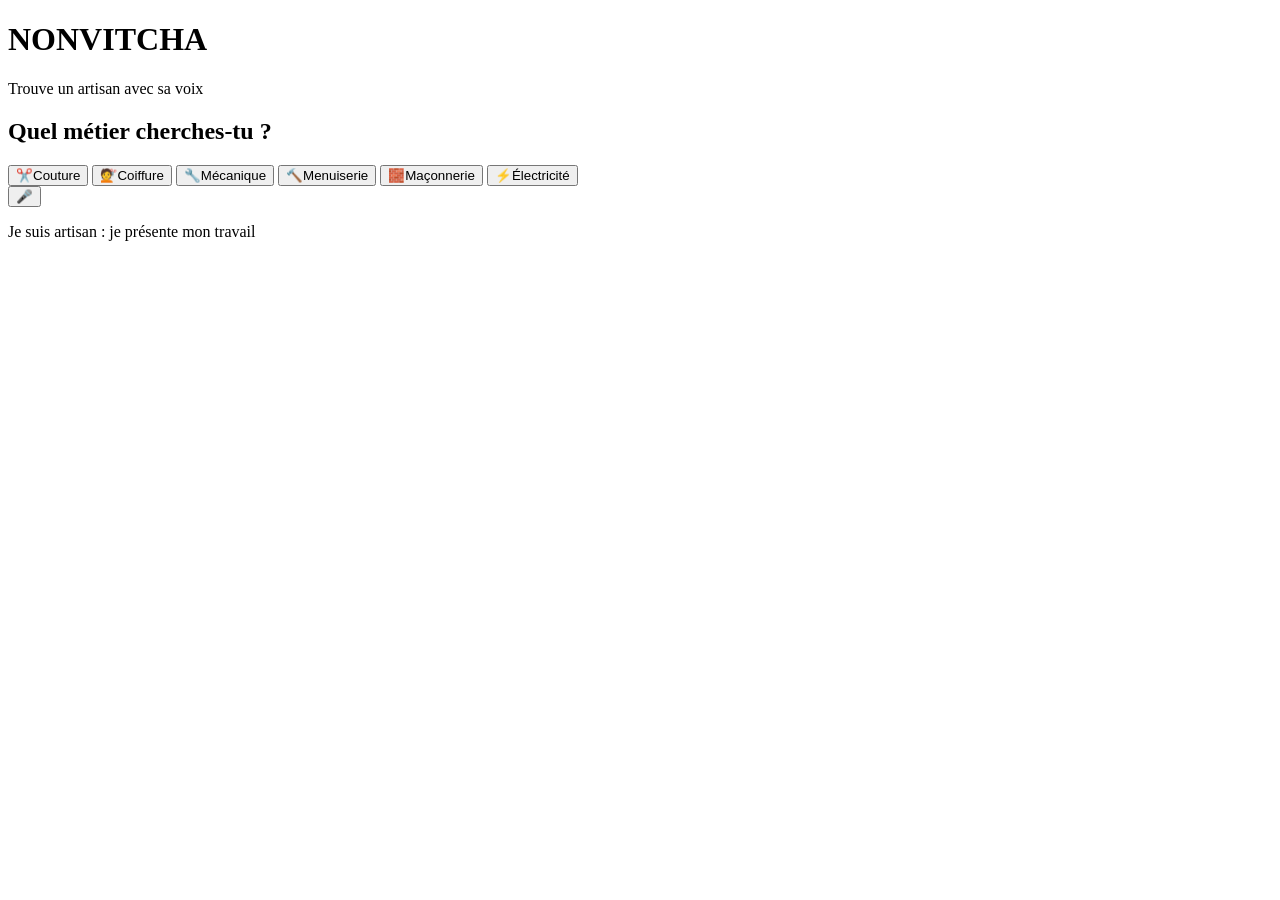
==== index.html @ 524af6fb "Add initial HTML structure for NONVITCHA" ====
<!DOCTYPE html>
<html lang="fr">
<head>
  <meta charset="UTF-8">
  <meta name="viewport" content="width=device-width, initial-scale=1">
  <title>NONVITCHA</title>
  <link rel="stylesheet" href="style.css">
</head>
<body>
  <header>
    <div class="bande"></div>
    <h1>NONVITCHA</h1>
    <p>Trouve un artisan avec sa voix</p>
  </header>

  <main>
    <h2>Quel métier cherches-tu ?</h2>
    <div class="metiers">
      <button class="metier"><span>✂️</span>Couture</button>
      <button class="metier"><span>💇</span>Coiffure</button>
      <button class="metier"><span>🔧</span>Mécanique</button>
      <button class="metier"><span>🔨</span>Menuiserie</button>
      <button class="metier"><span>🧱</span>Maçonnerie</button>
      <button class="metier"><span>⚡</span>Électricité</button>
    </div>
  </main>

  <footer>
    <div class="bande"></div>
    <button class="micro" aria-label="Enregistrer ma voix">🎤</button>
    <p>Je suis artisan : je présente mon travail</p>
  </footer>
</body>
    </html>
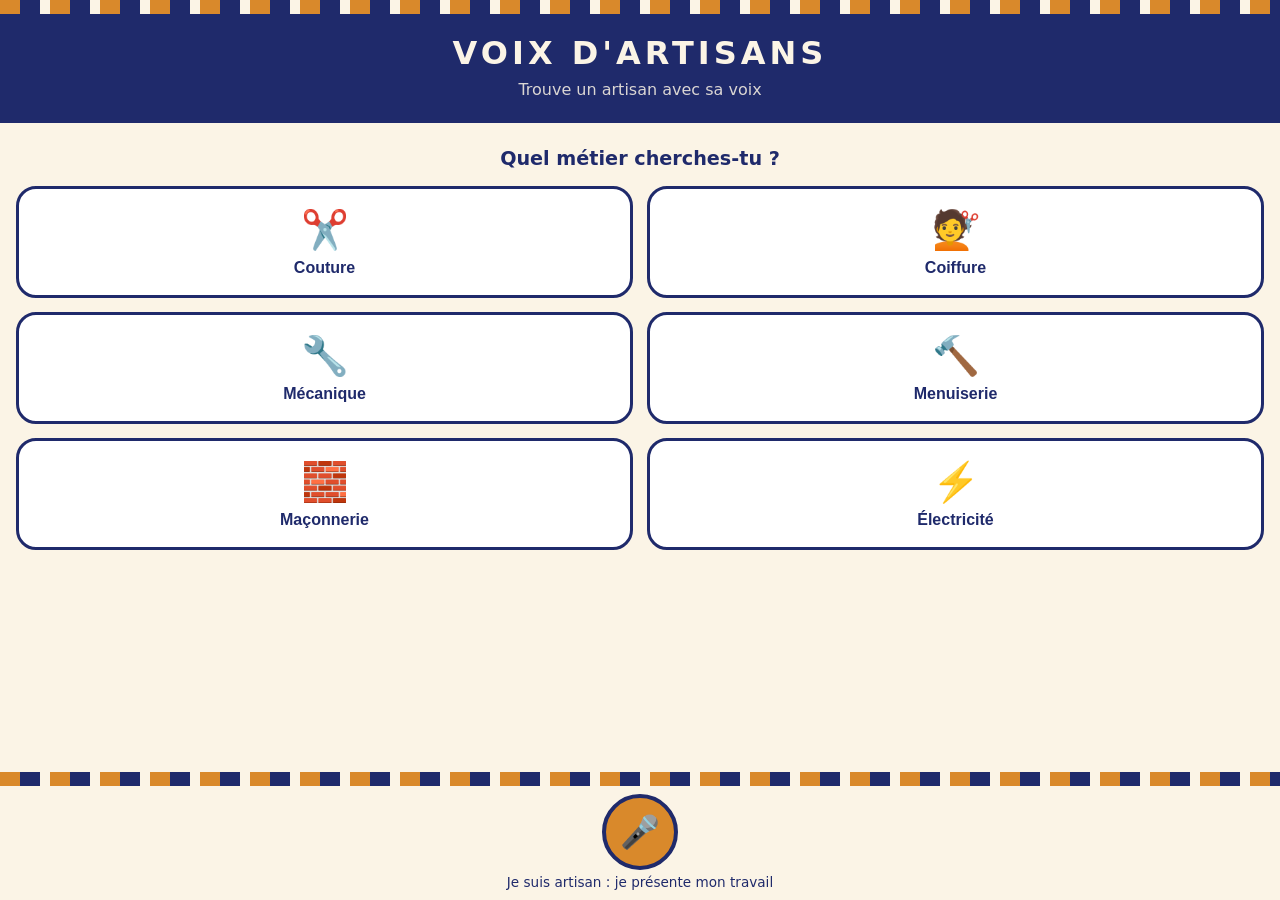
==== commit d002940f: "Update title and header text in index.html" ====
--- a/index.html
+++ b/index.html
@@ -3,13 +3,13 @@
 <head>
   <meta charset="UTF-8">
   <meta name="viewport" content="width=device-width, initial-scale=1">
-  <title>NONVITCHA</title>
+  <title>Voix d'Artisans</title>
   <link rel="stylesheet" href="style.css">
 </head>
 <body>
   <header>
     <div class="bande"></div>
-    <h1>NONVITCHA</h1>
+    <h1>VOIX D'ARTISANS</h1>
     <p>Trouve un artisan avec sa voix</p>
   </header>
 
@@ -31,4 +31,4 @@
     <p>Je suis artisan : je présente mon travail</p>
   </footer>
 </body>
-    </html>
+  </html>
--- a/style.css
+++ b/style.css
@@ -0,0 +1,70 @@
+:root {
+  --indigo: #1f2a6b;
+  --ocre: #d9892b;
+  --creme: #fbf4e6;
+}
+
+* { box-sizing: border-box; }
+
+body {
+  margin: 0;
+  font-family: system-ui, sans-serif;
+  background: var(--creme);
+  color: var(--indigo);
+  text-align: center;
+}
+
+.bande {
+  height: 14px;
+  background: repeating-linear-gradient(
+    90deg,
+    var(--ocre) 0 20px,
+    var(--indigo) 20px 40px,
+    var(--creme) 40px 50px
+  );
+}
+
+header { background: var(--indigo); color: var(--creme); padding-bottom: 24px; }
+header .bande { margin-bottom: 20px; }
+h1 { margin: 0; letter-spacing: 4px; }
+header p { margin: 8px 0 0; opacity: 0.85; }
+
+h2 { margin: 24px 16px 16px; font-size: 1.2rem; }
+
+.metiers {
+  display: grid;
+  grid-template-columns: repeat(2, 1fr);
+  gap: 14px;
+  padding: 0 16px 140px;
+}
+
+.metier {
+  background: white;
+  border: 3px solid var(--indigo);
+  border-radius: 20px;
+  padding: 18px 8px;
+  font-size: 1rem;
+  font-weight: 600;
+  color: var(--indigo);
+}
+.metier span { display: block; font-size: 2.4rem; margin-bottom: 6px; }
+
+footer {
+  position: fixed;
+  bottom: 0;
+  left: 0;
+  right: 0;
+  background: var(--creme);
+  padding-bottom: 10px;
+}
+footer p { margin: 4px 0 0; font-size: 0.85rem; }
+
+.micro {
+  width: 76px;
+  height: 76px;
+  margin-top: 8px;
+  border-radius: 50%;
+  border: 4px solid var(--indigo);
+  background: var(--ocre);
+  font-size: 2rem;
+   }
